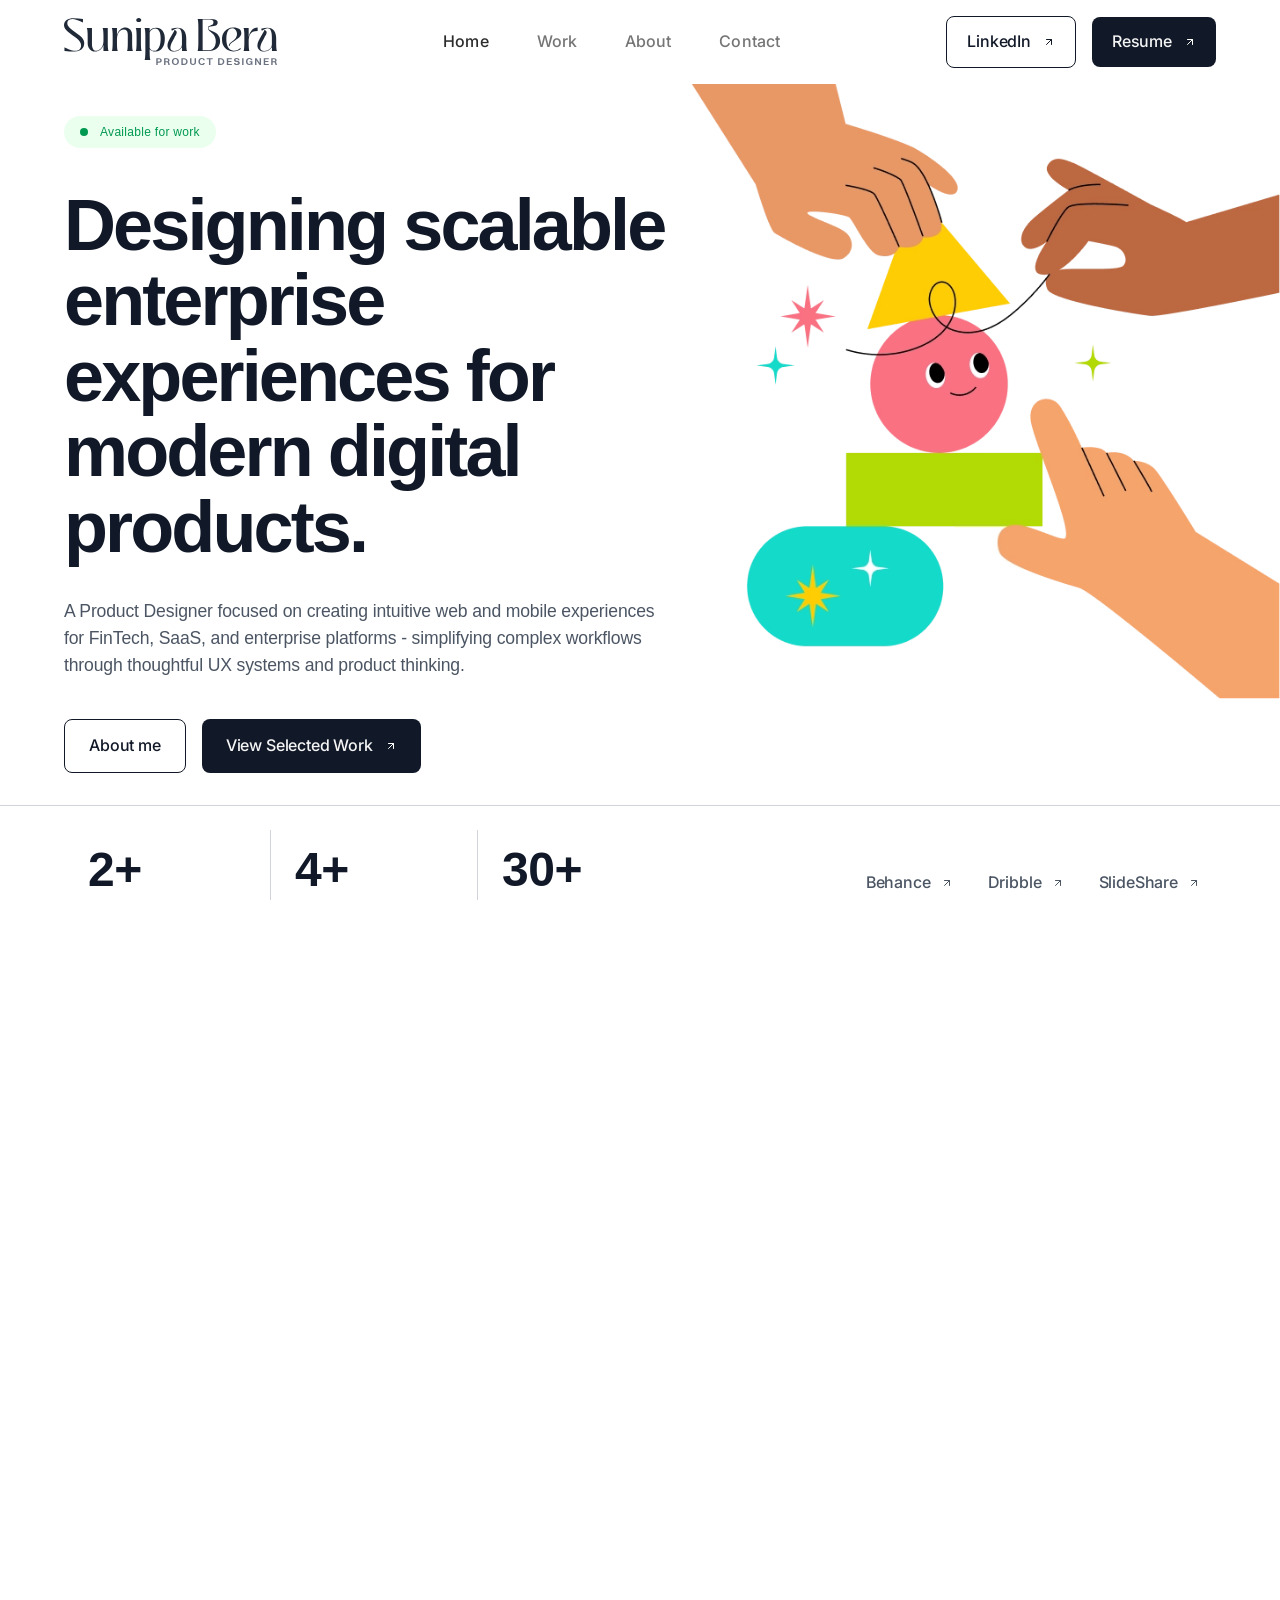
==== index.html @ 0f5957d7 "Initial commit" ====
<!doctype html>
<html lang="en">
  <head>
    <meta charset="UTF-8" />
    <meta name="viewport" content="width=device-width, initial-scale=1.0" />
    <meta name="theme-color" content="#ffffff" />

    <title>
      Sunipa Bera | Product Designer, UI UX Designer | FinTech, SaaS &
      Enterprise UX
    </title>

    <meta
      name="description"
      content="Sunipa Bera is a Product Designer and UI UX Designer specializing in FinTech, SaaS, Enterprise UX, Design Systems, Mobile Apps and Web Applications. Available for projects across Mumbai, Pune, Bangalore, Hyderabad, Delhi, Nashik and Pan India."
    />

    <meta
      name="keywords"
      content="Product Designer, UI UX Designer, UX Designer India, Product Designer India, UI Designer India, FinTech Designer, SaaS Designer, Enterprise UX Designer, Mobile App Designer, Dashboard Designer, Design Systems Designer, Product Designer Mumbai, UI UX Designer Mumbai, Product Designer Pune, UI UX Designer Pune, Product Designer Bangalore, UI UX Designer Bangalore, Product Designer Hyderabad, UI UX Designer Hyderabad, Product Designer Delhi, UI UX Designer Delhi, Product Designer Nashik, UI UX Designer Nashik"
    />

    <meta name="robots" content="index, follow, max-image-preview:large" />
    <meta name="author" content="Sunipa Bera" />

    <link rel="canonical" href="https://sunipabera.com/" />

    <!-- Geo -->
    <meta name="geo.region" content="IN" />
    <meta name="geo.placename" content="India" />
    <meta name="ICBM" content="20.5937,78.9629" />

    <!-- Open Graph -->
    <meta property="og:type" content="website" />
    <meta property="og:locale" content="en_IN" />
    <meta property="og:site_name" content="Sunipa Bera - Product Designer" />

    <meta
      property="og:title"
      content="Sunipa Bera | Product Designer & UI UX Designer"
    />

    <meta
      property="og:description"
      content="Product Designer specializing in FinTech, SaaS and Enterprise UX. Serving startups and businesses across Mumbai, Pune, Bangalore, Hyderabad, Delhi, Nashik and Pan India."
    />

    <meta property="og:url" content="https://sunipabera.com/" />
    <meta property="og:image" content="https://sunipabera.com/og-image.jpg" />
    <meta property="og:image:width" content="1200" />
    <meta property="og:image:height" content="630" />

    <!-- Twitter -->
    <meta name="twitter:card" content="summary_large_image" />

    <meta
      name="twitter:title"
      content="Sunipa Bera | Product Designer & UI UX Designer"
    />

    <meta
      name="twitter:description"
      content="FinTech, SaaS and Enterprise UX Designer serving Mumbai, Pune, Bangalore, Hyderabad, Delhi, Nashik and clients across India."
    />

    <meta name="twitter:image" content="https://sunipabera.com/og-image.jpg" />

    <!-- Structured Data -->
    <script type="application/ld+json">
      {
        "@context": "https://schema.org",
        "@type": "Person",
        "name": "Sunipa Bera",
        "url": "https://sunipabera.com",
        "jobTitle": "Product Designer",
        "description": "Product Designer specializing in FinTech, SaaS, Enterprise UX, Mobile Applications and Design Systems.",
        "knowsAbout": [
          "Product Design",
          "UI Design",
          "UX Design",
          "FinTech Design",
          "Enterprise UX",
          "SaaS Design",
          "Design Systems",
          "Mobile App Design",
          "Dashboard Design"
        ],
        "areaServed": [
          {
            "@type": "City",
            "name": "Mumbai"
          },
          {
            "@type": "City",
            "name": "Pune"
          },
          {
            "@type": "City",
            "name": "Bangalore"
          },
          {
            "@type": "City",
            "name": "Hyderabad"
          },
          {
            "@type": "City",
            "name": "Delhi"
          },
          {
            "@type": "City",
            "name": "Nashik"
          },
          {
            "@type": "Country",
            "name": "India"
          }
        ]
      }
    </script>
    <!-- Google tag (gtag.js) -->
    <script
      async
      src="https://www.googletagmanager.com/gtag/js?id=G-HERPLGFB6H"
    ></script>
    <script>
      window.dataLayer = window.dataLayer || [];
      function gtag() {
        dataLayer.push(arguments);
      }
      gtag("js", new Date());

      gtag("config", "G-HERPLGFB6H");
    </script>

    <link rel="preconnect" href="https://api.fontshare.com" crossorigin />
    <link rel="preconnect" href="https://fonts.googleapis.com" />
    <link rel="preconnect" href="https://fonts.gstatic.com" crossorigin />
    <style>
      html,
      body {
        height: 100%;
        margin: 0;
      }
      #root {
        height: 100%;
      }
    </style>
    <script type="module" crossorigin src="./assets/index-BM_m_1ye.js"></script>
    <link rel="modulepreload" crossorigin href="./assets/rolldown-runtime-Bh1tDfsg.js">
    <link rel="modulepreload" crossorigin href="./assets/vendor-icons-DxNvEFqe.js">
    <link rel="modulepreload" crossorigin href="./assets/vendor-react-AooK4cTO.js">
    <link rel="stylesheet" crossorigin href="./assets/index-DxAyqvjg.css">
  </head>
  <body>
    <div id="root"></div>
  </body>
</html>
---- assets/index-DxAyqvjg.css ----
@import "https://api.fontshare.com/v2/css?f[]=switzer@100,200,300,400,500,600,700,800,900&display=swap";@import "https://fonts.googleapis.com/css2?family=Inter:wght@400;500;600&family=Great+Vibes&display=swap";@layer components;@layer properties{@supports (((-webkit-hyphens:none)) and (not (margin-trim:inline))) or ((-moz-orient:inline) and (not (color:rgb(from red r g b)))){*,:before,:after{--tw-rotate-x:initial;--tw-rotate-y:initial;--tw-rotate-z:initial;--tw-skew-x:initial;--tw-skew-y:initial;--tw-divide-x-reverse:0;--tw-border-style:solid;--tw-leading:initial;--tw-font-weight:initial;--tw-tracking:initial;--tw-shadow:0 0 #0000;--tw-shadow-color:initial;--tw-shadow-alpha:100%;--tw-inset-shadow:0 0 #0000;--tw-inset-shadow-color:initial;--tw-inset-shadow-alpha:100%;--tw-ring-color:initial;--tw-ring-shadow:0 0 #0000;--tw-inset-ring-color:initial;--tw-inset-ring-shadow:0 0 #0000;--tw-ring-inset:initial;--tw-ring-offset-width:0px;--tw-ring-offset-color:#fff;--tw-ring-offset-shadow:0 0 #0000;--tw-blur:initial;--tw-brightness:initial;--tw-contrast:initial;--tw-grayscale:initial;--tw-hue-rotate:initial;--tw-invert:initial;--tw-opacity:initial;--tw-saturate:initial;--tw-sepia:initial;--tw-drop-shadow:initial;--tw-drop-shadow-color:initial;--tw-drop-shadow-alpha:100%;--tw-drop-shadow-size:initial;--tw-duration:initial;--tw-outline-style:solid;--tw-scale-x:1;--tw-scale-y:1;--tw-scale-z:1}::backdrop{--tw-rotate-x:initial;--tw-rotate-y:initial;--tw-rotate-z:initial;--tw-skew-x:initial;--tw-skew-y:initial;--tw-divide-x-reverse:0;--tw-border-style:solid;--tw-leading:initial;--tw-font-weight:initial;--tw-tracking:initial;--tw-shadow:0 0 #0000;--tw-shadow-color:initial;--tw-shadow-alpha:100%;--tw-inset-shadow:0 0 #0000;--tw-inset-shadow-color:initial;--tw-inset-shadow-alpha:100%;--tw-ring-color:initial;--tw-ring-shadow:0 0 #0000;--tw-inset-ring-color:initial;--tw-inset-ring-shadow:0 0 #0000;--tw-ring-inset:initial;--tw-ring-offset-width:0px;--tw-ring-offset-color:#fff;--tw-ring-offset-shadow:0 0 #0000;--tw-blur:initial;--tw-brightness:initial;--tw-contrast:initial;--tw-grayscale:initial;--tw-hue-rotate:initial;--tw-invert:initial;--tw-opacity:initial;--tw-saturate:initial;--tw-sepia:initial;--tw-drop-shadow:initial;--tw-drop-shadow-color:initial;--tw-drop-shadow-alpha:100%;--tw-drop-shadow-size:initial;--tw-duration:initial;--tw-outline-style:solid;--tw-scale-x:1;--tw-scale-y:1;--tw-scale-z:1}}}@layer base{:root{--font-switzer:"Switzer", sans-serif;--font-inter:"Inter", sans-serif;--font-script:"Great Vibes", cursive}body{font-family:var(--font-switzer)}*,:after,:before{box-sizing:border-box;border:0 solid;margin:0;padding:0}::backdrop{box-sizing:border-box;border:0 solid;margin:0;padding:0}::-webkit-file-upload-button{box-sizing:border-box;border:0 solid;margin:0;padding:0}::file-selector-button{box-sizing:border-box;border:0 solid;margin:0;padding:0}html,:host{-webkit-text-size-adjust:100%;-moz-tab-size:4;tab-size:4;line-height:1.5;font-family:var(--default-font-family,ui-sans-serif, system-ui, sans-serif, "Apple Color Emoji", "Segoe UI Emoji", "Segoe UI Symbol", "Noto Color Emoji");font-feature-settings:var(--default-font-feature-settings,normal);font-variation-settings:var(--default-font-variation-settings,normal);-webkit-tap-highlight-color:transparent}hr{height:0;color:inherit;border-top-width:1px}abbr:where([title]){-webkit-text-decoration:underline dotted;text-decoration:underline dotted}h1,h2,h3,h4,h5,h6{font-size:inherit;font-weight:inherit}a{color:inherit;-webkit-text-decoration:inherit;-webkit-text-decoration:inherit;-webkit-text-decoration:inherit;-webkit-text-decoration:inherit;text-decoration:inherit}b,strong{font-weight:bolder}code,kbd,samp,pre{font-family:var(--default-mono-font-family,ui-monospace, SFMono-Regular, Menlo, Monaco, Consolas, "Liberation Mono", "Courier New", monospace);font-feature-settings:var(--default-mono-font-feature-settings,normal);font-variation-settings:var(--default-mono-font-variation-settings,normal);font-size:1em}small{font-size:80%}sub,sup{vertical-align:baseline;font-size:75%;line-height:0;position:relative}sub{bottom:-.25em}sup{top:-.5em}table{text-indent:0;border-color:inherit;border-collapse:collapse}:-moz-focusring{outline:auto}progress{vertical-align:baseline}summary{display:list-item}ol,ul,menu{list-style:none}img,svg,video,canvas,audio,iframe,embed,object{vertical-align:middle;display:block}img,video{max-width:100%;height:auto}button,input,select,optgroup,textarea{font:inherit;font-feature-settings:inherit;font-variation-settings:inherit;letter-spacing:inherit;color:inherit;opacity:1;background-color:#0000;border-radius:0}::-webkit-file-upload-button{font:inherit;font-feature-settings:inherit;font-variation-settings:inherit;letter-spacing:inherit;color:inherit;opacity:1;background-color:#0000;border-radius:0}::file-selector-button{font:inherit;font-feature-settings:inherit;font-variation-settings:inherit;letter-spacing:inherit;color:inherit;opacity:1;background-color:#0000;border-radius:0}:where(select:-webkit-any([multiple],[size])) optgroup{font-weight:bolder}:where(select:is([multiple],[size])) optgroup{font-weight:bolder}:where(select:-webkit-any([multiple],[size])) optgroup option{padding-inline-start:20px}:where(select:is([multiple],[size])) optgroup option{padding-inline-start:20px}::-webkit-file-upload-button{margin-inline-end:4px}::file-selector-button{margin-inline-end:4px}::placeholder{opacity:1}@supports (not ((-webkit-appearance:-apple-pay-button))) or (contain-intrinsic-size:1px){::placeholder{color:currentColor}@supports (color:color-mix(in lab, red, red)){::placeholder{color:color-mix(in oklab, currentcolor 50%, transparent)}}}textarea{resize:vertical}::-webkit-search-decoration{-webkit-appearance:none}::-webkit-date-and-time-value{min-height:1lh;text-align:inherit}::-webkit-datetime-edit{display:inline-flex}::-webkit-datetime-edit-fields-wrapper{padding:0}::-webkit-datetime-edit{padding-block-start:0;padding-block-end:0}::-webkit-datetime-edit-year-field{padding-block-start:0;padding-block-end:0}::-webkit-datetime-edit-month-field{padding-block-start:0;padding-block-end:0}::-webkit-datetime-edit-day-field{padding-block-start:0;padding-block-end:0}::-webkit-datetime-edit-hour-field{padding-block-start:0;padding-block-end:0}::-webkit-datetime-edit-minute-field{padding-block-start:0;padding-block-end:0}::-webkit-datetime-edit-second-field{padding-block-start:0;padding-block-end:0}::-webkit-datetime-edit-millisecond-field{padding-block-start:0;padding-block-end:0}::-webkit-datetime-edit-meridiem-field{padding-block-start:0;padding-block-end:0}::-webkit-calendar-picker-indicator{line-height:1}:-moz-ui-invalid{box-shadow:none}button{-webkit-appearance:button;appearance:button}input:where([type=button],[type=reset],[type=submit]){-webkit-appearance:button;appearance:button}::-webkit-file-upload-button{-webkit-appearance:button;appearance:button}::file-selector-button{-webkit-appearance:button;appearance:button}::-webkit-inner-spin-button{height:auto}::-webkit-outer-spin-button{height:auto}[hidden]:where(:not([hidden=until-found])){display:none!important}*{border-color:var(--border)}html{font-size:var(--font-size);scroll-behavior:smooth;scroll-padding-top:96px;overflow-x:hidden}body{background-color:var(--background);color:var(--foreground);font-family:var(--font-switzer);font-size:var(--text-body);line-height:var(--leading-body);letter-spacing:-.01em;text-rendering:optimizelegibility;-webkit-font-smoothing:antialiased;overflow-x:hidden}p{text-wrap:pretty;overflow-wrap:anywhere;max-width:none;margin:0}h1,h2,h3,h4{letter-spacing:-.04em;font-family:var(--font-switzer)}h1{font-size:var(--text-h1);line-height:var(--leading-h1)}h2{font-size:var(--text-h2);line-height:var(--leading-h2)}h3{font-size:var(--text-h3);line-height:var(--leading-h3)}:focus{outline:none}:focus-visible{outline-offset:2px;outline:2px solid #111827}.sr-only{clip:rect(0, 0, 0, 0);white-space:nowrap;border-width:0;width:1px;height:1px;margin:-1px;padding:0;position:absolute;overflow:hidden}.sr-only:focus,.sr-only:active,.focus\:not-sr-only:focus{clip:auto;white-space:normal;width:auto;height:auto;margin:0;position:static;overflow:visible}}@layer theme{:root,:host{--font-mono:ui-monospace, SFMono-Regular, Menlo, Monaco, Consolas, "Liberation Mono", "Courier New", monospace;--color-gray-50:#f9fafb;--color-gray-100:#f3f4f6;--color-white:#fff;--spacing:.25rem;--text-sm:.875rem;--text-sm--line-height:calc(1.25 / .875);--font-weight-semibold:600;--radius-sm:.25rem;--radius-md:.375rem;--radius-lg:.5rem;--radius-2xl:1rem;--radius-3xl:1.5rem;--default-transition-duration:.15s;--default-transition-timing-function:cubic-bezier(.4, 0, .2, 1);--default-font-family:var(--font-switzer);--default-mono-font-family:var(--font-mono);--text-h1:clamp(1.75rem, 1.2rem + 1.6vw, 3.25rem);--text-h2:clamp(1.375rem, 1rem + 1.2vw, 2.5rem);--text-h3:clamp(1.125rem, 1rem + .6vw, 1.75rem);--text-body:clamp(.94rem, .92rem + .1vw, 1.125rem);--leading-h1:1.08;--leading-h2:1.12;--leading-h3:1.18;--leading-body:1.6}@supports (color:color(display-p3 0 0 0)){:root,:host{--color-gray-50:color(display-p3 .977213 .98084 .985102);--color-gray-100:color(display-p3 .953567 .956796 .964321)}}@supports (color:lab(0% 0 0)){:root,:host{--color-gray-50:lab(98.2596% -.247031 -.706708);--color-gray-100:lab(96.1596% -.082314 -1.13575)}}}@layer utilities{.pointer-events-none{pointer-events:none}.visible{visibility:visible}.sr-only{clip-path:inset(50%);white-space:nowrap;border-width:0;width:1px;height:1px;margin:-1px;padding:0;position:absolute;overflow:hidden}.absolute{position:absolute}.fixed{position:fixed}.relative{position:relative}.static{position:static}.sticky{position:sticky}.inset-0{top:0;bottom:0;left:0;right:0}.inset-\[-1px_0_0_0\]{top:-1px;bottom:0;left:0;right:0}.inset-\[5\.21\%\]{top:5.21%;bottom:5.21%;left:5.21%;right:5.21%}.inset-\[33\.1\%_25\.25\%\]{top:33.1%;bottom:33.1%;left:25.25%;right:25.25%}.inset-y-0{top:0;bottom:0}.-top-\[4px\]{top:-4px}.top-0{top:0}.top-\[33px\]{top:33px}.top-\[72px\]{top:72px}.top-\[88px\]{top:88px}.-right-\[4px\]{right:-4px}.right-0{right:0}.-left-\[3px\]{left:-3px}.-left-\[4px\]{left:-4px}.z-0{z-index:0}.z-10{z-index:10}.z-30{z-index:30}.z-50{z-index:50}.container{width:100%}@media (min-width:40rem){.container{max-width:40rem}}@media (min-width:48rem){.container{max-width:48rem}}@media (min-width:64rem){.container{max-width:64rem}}@media (min-width:80rem){.container{max-width:80rem}}@media (min-width:96rem){.container{max-width:96rem}}.mx-8{margin-inline:calc(var(--spacing) * 8)}.mx-auto{margin-inline-start:auto;margin-inline-end:auto}.my-4{margin-block:calc(var(--spacing) * 4)}.my-8{margin-block:calc(var(--spacing) * 8)}.-mt-3{margin-top:calc(var(--spacing) * -3)}.mt-3{margin-top:calc(var(--spacing) * 3)}.mt-4{margin-top:calc(var(--spacing) * 4)}.mt-\[-2px\]{margin-top:-2px}.mt-\[-4px\]{margin-top:-4px}.mt-auto{margin-top:auto}.mb-0{margin-bottom:0}.mb-1{margin-bottom:var(--spacing)}.mb-4{margin-bottom:calc(var(--spacing) * 4)}.mb-8{margin-bottom:calc(var(--spacing) * 8)}.mb-10{margin-bottom:calc(var(--spacing) * 10)}.mb-12{margin-bottom:calc(var(--spacing) * 12)}.ml-1{margin-left:var(--spacing)}.ml-2{margin-left:calc(var(--spacing) * 2)}.block{display:block}.contents{display:contents}.flex{display:flex}.grid{display:grid}.hidden{display:none}.inline{display:inline}.inline-flex{display:inline-flex}.table{display:table}.aspect-\[4\/3\]{aspect-ratio:4/3}.size-2{width:calc(var(--spacing) * 2);height:calc(var(--spacing) * 2)}.size-2\.5{width:calc(var(--spacing) * 2.5);height:calc(var(--spacing) * 2.5)}.size-6{width:calc(var(--spacing) * 6);height:calc(var(--spacing) * 6)}.size-\[24px\]{width:24px;height:24px}.size-full{width:100%;height:100%}.h-0{height:0}.h-4{height:calc(var(--spacing) * 4)}.h-6{height:calc(var(--spacing) * 6)}.h-9{height:calc(var(--spacing) * 9)}.h-10{height:calc(var(--spacing) * 10)}.h-auto{height:auto}.h-full{height:100%}.h-px{height:1px}.max-h-\[calc\(100vh-104px\)\]{max-height:calc(100vh - 104px)}.min-h-\[280px\]{min-height:280px}.min-h-screen{min-height:100vh}.w-0{width:0}.w-9{width:calc(var(--spacing) * 9)}.w-10{width:calc(var(--spacing) * 10)}.w-56{width:calc(var(--spacing) * 56)}.w-\[30\%\]{width:30%}.w-\[38\%\]{width:38%}.w-\[40\%\]{width:40%}.w-\[220px\]{width:220px}.w-auto{width:auto}.w-fit{width:-moz-fit-content;width:fit-content}.w-full{width:100%}.w-px{width:1px}.max-w-\[300px\]{max-width:300px}.max-w-\[420px\]{max-width:420px}.max-w-\[600px\]{max-width:600px}.max-w-\[680px\]{max-width:680px}.max-w-\[1760px\]{max-width:1760px}.max-w-full{max-width:100%}.max-w-none{max-width:none}.min-w-0{min-width:0}.min-w-\[104px\]{min-width:104px}.min-w-\[240px\]{min-width:240px}.min-w-\[600px\]{min-width:600px}.flex-1{flex:1}.flex-none{flex:none}.shrink-0{flex-shrink:0}.basis-full{flex-basis:100%}.transform{transform:var(--tw-rotate-x,) var(--tw-rotate-y,) var(--tw-rotate-z,) var(--tw-skew-x,) var(--tw-skew-y,)}.cursor-pointer{cursor:pointer}.resize{resize:both}.scrollbar-thin{scrollbar-width:thin}.grid-cols-1{grid-template-columns:repeat(1,minmax(0,1fr))}.grid-cols-2{grid-template-columns:repeat(2,minmax(0,1fr))}.grid-cols-3{grid-template-columns:repeat(3,minmax(0,1fr))}.grid-cols-\[1fr_auto_1fr\]{grid-template-columns:1fr auto 1fr}.flex-col{flex-direction:column}.flex-col-reverse{flex-direction:column-reverse}.flex-nowrap{flex-wrap:nowrap}.flex-wrap{flex-wrap:wrap}.items-center{align-items:center}.items-start{align-items:flex-start}.items-stretch{align-items:stretch}.justify-between{justify-content:space-between}.justify-center{justify-content:center}.justify-start{justify-content:flex-start}.gap-0{gap:0}.gap-1{gap:var(--spacing)}.gap-1\.5{gap:calc(var(--spacing) * 1.5)}.gap-2{gap:calc(var(--spacing) * 2)}.gap-3{gap:calc(var(--spacing) * 3)}.gap-4{gap:calc(var(--spacing) * 4)}.gap-6{gap:calc(var(--spacing) * 6)}.gap-8{gap:calc(var(--spacing) * 8)}.gap-10{gap:calc(var(--spacing) * 10)}.gap-12{gap:calc(var(--spacing) * 12)}.gap-14{gap:calc(var(--spacing) * 14)}.gap-16{gap:calc(var(--spacing) * 16)}.gap-20{gap:calc(var(--spacing) * 20)}.gap-\[8px\]{gap:8px}.gap-\[32px\]{gap:32px}.gap-\[48px\]{gap:48px}.gap-px{gap:1px}.gap-x-6{column-gap:calc(var(--spacing) * 6)}.gap-x-8{column-gap:calc(var(--spacing) * 8)}.gap-y-6{row-gap:calc(var(--spacing) * 6)}:where(.divide-x>:not(:last-child)){--tw-divide-x-reverse:0;border-inline-style:var(--tw-border-style);border-inline-start-width:calc(1px * var(--tw-divide-x-reverse));border-inline-end-width:calc(1px * calc(1 - var(--tw-divide-x-reverse)))}:where(.divide-\[\#d1d5db\]>:not(:last-child)){border-color:#d1d5db}.self-start{align-self:flex-start}.self-stretch{align-self:stretch}.truncate{text-overflow:ellipsis;white-space:nowrap;overflow:hidden}.overflow-hidden{overflow:hidden}.overflow-visible{overflow:visible}.overflow-x-auto{overflow-x:auto}.overflow-y-auto{overflow-y:auto}.scroll-smooth{scroll-behavior:smooth}.rounded{border-radius:.25rem}.rounded-2xl{border-radius:var(--radius-2xl)}.rounded-3xl{border-radius:var(--radius-3xl)}.rounded-\[8px\]{border-radius:8px}.rounded-full{border-radius:3.40282e38px}.rounded-lg{border-radius:var(--radius-lg)}.rounded-md{border-radius:var(--radius-md)}.rounded-none{border-radius:0}.rounded-sm{border-radius:var(--radius-sm)}.rounded-l-full{border-top-left-radius:3.40282e38px;border-bottom-left-radius:3.40282e38px}.rounded-l-lg{border-top-left-radius:var(--radius-lg);border-bottom-left-radius:var(--radius-lg)}.rounded-r-full{border-top-right-radius:3.40282e38px;border-bottom-right-radius:3.40282e38px}.rounded-r-lg{border-top-right-radius:var(--radius-lg);border-bottom-right-radius:var(--radius-lg)}.border{border-style:var(--tw-border-style);border-width:1px}.border-t{border-top-style:var(--tw-border-style);border-top-width:1px}.border-r{border-right-style:var(--tw-border-style);border-right-width:1px}.border-b{border-bottom-style:var(--tw-border-style);border-bottom-width:1px}.border-l{border-left-style:var(--tw-border-style);border-left-width:1px}.border-l-4{border-left-style:var(--tw-border-style);border-left-width:4px}.border-\[\#6b7280\]{border-color:#6b7280}.border-\[\#111827\]{border-color:#111827}.border-\[\#374151\]{border-color:#374151}.border-\[\#D1D5DB\]{border-color:#d1d5db}.border-\[\#E5E7EB\],.border-\[\#e5e7eb\]{border-color:#e5e7eb}.bg-\[\#9CA3AF\],.bg-\[\#9ca3af\]{background-color:#9ca3af}.bg-\[\#009951\]{background-color:#009951}.bg-\[\#111827\]{background-color:#111827}.bg-\[\#D1D5DB\]{background-color:#d1d5db}.bg-\[\#E5E7EB\]{background-color:#e5e7eb}.bg-\[\#dbf976\]{background-color:#dbf976}.bg-\[\#e5e7eb\]{background-color:#e5e7eb}.bg-\[\#ebffee\]{background-color:#ebffee}.bg-\[\#f3f4f6\]{background-color:#f3f4f6}.bg-\[\#f9fafb\]{background-color:#f9fafb}.bg-\[\#ffbbd0\]{background-color:#ffbbd0}.bg-\[rgba\(0\,0\,0\,0\.06\)\]{background-color:#0000000f}.bg-white{background-color:var(--color-white)}.bg-white\/95{background-color:#fffffff2}@supports (color:color-mix(in lab, red, red)){.bg-white\/95{background-color:color-mix(in oklab, var(--color-white) 95%, transparent)}}.object-contain{object-fit:contain}.object-right{object-position:right}.p-0{padding:0}.p-2{padding:calc(var(--spacing) * 2)}.p-6{padding:calc(var(--spacing) * 6)}.px-0{padding-inline-start:0;padding-inline-end:0}.px-1{padding-inline:var(--spacing)}.px-2{padding-inline:calc(var(--spacing) * 2)}.px-3{padding-inline:calc(var(--spacing) * 3)}.px-4{padding-inline:calc(var(--spacing) * 4)}.px-5{padding-inline:calc(var(--spacing) * 5)}.px-6{padding-inline:calc(var(--spacing) * 6)}.px-\[16px\]{padding-inline-start:16px;padding-inline-end:16px}.py-1{padding-block:var(--spacing)}.py-1\.5{padding-block:calc(var(--spacing) * 1.5)}.py-2{padding-block:calc(var(--spacing) * 2)}.py-3{padding-block:calc(var(--spacing) * 3)}.py-4{padding-block:calc(var(--spacing) * 4)}.py-6{padding-block:calc(var(--spacing) * 6)}.py-10{padding-block:calc(var(--spacing) * 10)}.py-12{padding-block:calc(var(--spacing) * 12)}.py-16{padding-block:calc(var(--spacing) * 16)}.py-\[8px\]{padding-block-start:8px;padding-block-end:8px}.pt-3{padding-top:calc(var(--spacing) * 3)}.pr-1{padding-right:var(--spacing)}.pr-2{padding-right:calc(var(--spacing) * 2)}.pr-4{padding-right:calc(var(--spacing) * 4)}.pr-6{padding-right:calc(var(--spacing) * 6)}.pb-1{padding-bottom:var(--spacing)}.pb-4{padding-bottom:calc(var(--spacing) * 4)}.pb-6{padding-bottom:calc(var(--spacing) * 6)}.pl-4{padding-left:calc(var(--spacing) * 4)}.pl-6{padding-left:calc(var(--spacing) * 6)}.pl-8{padding-left:calc(var(--spacing) * 8)}.text-center{text-align:center}.text-left{text-align:left}.text-right{text-align:right}.text-sm{font-size:var(--text-sm);line-height:var(--tw-leading,var(--text-sm--line-height))}.text-\[10px\]{font-size:10px}.text-\[14px\]{font-size:14px}.text-\[clamp\(0\.95rem\,1\.8vw\,1\.25rem\)\]{font-size:clamp(.95rem,1.8vw,1.25rem)}.text-\[clamp\(0\.95rem\,1\.8vw\,1\.125rem\)\]{font-size:clamp(.95rem,1.8vw,1.125rem)}.text-\[clamp\(0\.95rem\,2vw\,1\.1rem\)\]{font-size:clamp(.95rem,2vw,1.1rem)}.text-\[clamp\(1\.1rem\,2vw\,1\.5rem\)\]{font-size:clamp(1.1rem,2vw,1.5rem)}.text-\[clamp\(2\.2rem\,7vw\,4\.5rem\)\]{font-size:clamp(2.2rem,7vw,4.5rem)}.text-body{font-size:clamp(.94rem,.92rem + .1vw,1.125rem)}.text-body-lg{font-size:clamp(1rem,.95rem + .15vw,1.25rem)}.text-body-sm{font-size:clamp(.75rem,.72rem + .1vw,.95rem)}.text-button{font-size:clamp(.875rem,.85rem + .1vw,1rem)}.text-caption{font-size:.75rem}.text-display-xl{font-size:clamp(2.25rem,1.8rem + 1.8vw,4.5rem)}.text-h1{font-size:clamp(1.75rem,1.2rem + 1.6vw,3.25rem)}.text-h2{font-size:clamp(1.375rem,1rem + 1.2vw,2.5rem)}.text-h3{font-size:clamp(1.125rem,1rem + .6vw,1.75rem)}.leading-body-lg{--tw-leading:1.55;line-height:1.55}.leading-body-sm{--tw-leading:1.45;line-height:1.45}.leading-caption{--tw-leading:1.35;line-height:1.35}.leading-display{--tw-leading:1.05;line-height:1.05}.leading-h1{--tw-leading:1.08;line-height:1.08}.leading-h2{--tw-leading:1.12;line-height:1.12}.leading-h3{--tw-leading:1.18;line-height:1.18}.font-semibold{--tw-font-weight:var(--font-weight-semibold);font-weight:var(--font-weight-semibold)}.tracking-\[-0\.02em\]{--tw-tracking:-.02em;letter-spacing:-.02em}.tracking-\[-0\.04em\]{--tw-tracking:-.04em;letter-spacing:-.04em}.tracking-\[-0\.48px\]{--tw-tracking:-.48px;letter-spacing:-.48px}.tracking-\[-0\.96px\]{--tw-tracking:-.96px;letter-spacing:-.96px}.tracking-\[0\.3px\]{--tw-tracking:.3px;letter-spacing:.3px}.tracking-\[0\.08px\]{--tw-tracking:.08px;letter-spacing:.08px}.tracking-\[0\.24em\]{--tw-tracking:.24em;letter-spacing:.24em}.tracking-\[2px\]{--tw-tracking:2px;letter-spacing:2px}.break-all{word-break:break-all}.text-ellipsis{text-overflow:ellipsis}.whitespace-normal{white-space:normal}.whitespace-nowrap{white-space:nowrap}.text-\[\#1e1e1e\]{color:#1e1e1e}.text-\[\#1f2937\]{color:#1f2937}.text-\[\#2c2c2c\]{color:#2c2c2c}.text-\[\#4b5563\]{color:#4b5563}.text-\[\#6b7280\]{color:#6b7280}.text-\[\#9ca3af\]{color:#9ca3af}.text-\[\#009951\]{color:#009951}.text-\[\#111827\]{color:#111827}.text-\[\#374151\]{color:#374151}.text-\[\#757575\]{color:#757575}.text-\[\#f5f5f5\]{color:#f5f5f5}.text-\[\#f9fafb\]{color:#f9fafb}.text-foreground\/80{color:var(--foreground)}@supports (color:color-mix(in lab, red, red)){.text-foreground\/80{color:color-mix(in oklab, var(--foreground) 80%, transparent)}}.text-white{color:var(--color-white)}.uppercase{text-transform:uppercase}.italic{font-style:italic}.shadow-sm{--tw-shadow:0 1px 3px 0 var(--tw-shadow-color,#0000001a), 0 1px 2px -1px var(--tw-shadow-color,#0000001a);box-shadow:var(--tw-inset-shadow), var(--tw-inset-ring-shadow), var(--tw-ring-offset-shadow), var(--tw-ring-shadow), var(--tw-shadow)}.filter{filter:var(--tw-blur,) var(--tw-brightness,) var(--tw-contrast,) var(--tw-grayscale,) var(--tw-hue-rotate,) var(--tw-invert,) var(--tw-saturate,) var(--tw-sepia,) var(--tw-drop-shadow,)}.transition-all{transition-property:all;transition-timing-function:var(--tw-ease,var(--default-transition-timing-function));transition-duration:var(--tw-duration,var(--default-transition-duration))}.transition-colors{transition-property:color,background-color,border-color,outline-color,text-decoration-color,fill,stroke,--tw-gradient-from,--tw-gradient-via,--tw-gradient-to;transition-timing-function:var(--tw-ease,var(--default-transition-timing-function));transition-duration:var(--tw-duration,var(--default-transition-duration))}.transition-opacity{transition-property:opacity;transition-timing-function:var(--tw-ease,var(--default-transition-timing-function));transition-duration:var(--tw-duration,var(--default-transition-duration))}.transition-shadow{transition-property:box-shadow;transition-timing-function:var(--tw-ease,var(--default-transition-timing-function));transition-duration:var(--tw-duration,var(--default-transition-duration))}.transition-transform{transition-property:transform,translate,scale,rotate;transition-timing-function:var(--tw-ease,var(--default-transition-timing-function));transition-duration:var(--tw-duration,var(--default-transition-duration))}.duration-300{--tw-duration:.3s;transition-duration:.3s}.duration-500{--tw-duration:.5s;transition-duration:.5s}@media (hover:hover){.group-hover\:scale-\[1\.02\]:is(:where(.group):hover *){scale:1.02}.hover\:bg-\[\#374151\]:hover{background-color:#374151}.hover\:bg-\[\#F3F4F6\]:hover,.hover\:bg-\[\#f3f4f6\]:hover{background-color:#f3f4f6}.hover\:bg-gray-50:hover{background-color:var(--color-gray-50)}.hover\:bg-gray-100:hover{background-color:var(--color-gray-100)}.hover\:text-\[\#2c2c2c\]:hover{color:#2c2c2c}.hover\:text-\[\#6B7280\]:hover{color:#6b7280}.hover\:opacity-95:hover{opacity:.95}}.focus\:not-sr-only:focus{clip-path:none;white-space:normal;width:auto;height:auto;margin:0;padding:0;position:static;overflow:visible}.focus\:absolute:focus{position:absolute}.focus\:z-\[100\]:focus{z-index:100}.focus\:bg-white:focus{background-color:var(--color-white)}.focus\:p-4:focus{padding:calc(var(--spacing) * 4)}.focus-visible\:outline-2:focus-visible{outline-style:var(--tw-outline-style);outline-width:2px}.focus-visible\:outline-offset-2:focus-visible{outline-offset:2px}.focus-visible\:outline-\[\#111827\]:focus-visible{outline-color:#111827}.focus-visible\:outline-white:focus-visible{outline-color:var(--color-white)}@media (min-width:40rem){.sm\:mb-10{margin-bottom:calc(var(--spacing) * 10)}.sm\:h-8{height:calc(var(--spacing) * 8)}.sm\:h-12{height:calc(var(--spacing) * 12)}.sm\:w-12{width:calc(var(--spacing) * 12)}.sm\:w-auto{width:auto}.sm\:w-fit{width:-moz-fit-content;width:fit-content}.sm\:min-w-\[112px\]{min-width:112px}.sm\:basis-\[calc\(50\%-0\.75rem\)\]{flex-basis:calc(50% - .75rem)}.sm\:grid-cols-2{grid-template-columns:repeat(2,minmax(0,1fr))}.sm\:flex-row{flex-direction:row}.sm\:items-center{align-items:center}.sm\:gap-3{gap:calc(var(--spacing) * 3)}.sm\:gap-4{gap:calc(var(--spacing) * 4)}.sm\:rounded-l-none{border-top-left-radius:0;border-bottom-left-radius:0}.sm\:rounded-r-none{border-top-right-radius:0;border-bottom-right-radius:0}.sm\:px-4{padding-inline:calc(var(--spacing) * 4)}.sm\:px-5{padding-inline:calc(var(--spacing) * 5)}.sm\:px-6{padding-inline:calc(var(--spacing) * 6)}.sm\:py-2{padding-block:calc(var(--spacing) * 2)}.sm\:py-4{padding-block:calc(var(--spacing) * 4)}.sm\:py-5{padding-block:calc(var(--spacing) * 5)}.sm\:text-\[16px\]{font-size:16px}.sm\:whitespace-nowrap{white-space:nowrap}}@media (min-width:48rem){.md\:top-\[82\.4px\]{top:82.4px}.md\:mb-14{margin-bottom:calc(var(--spacing) * 14)}.md\:block{display:block}.md\:flex{display:flex}.md\:hidden{display:none}.md\:h-10{height:calc(var(--spacing) * 10)}.md\:max-w-\[620px\]{max-width:620px}.md\:max-w-\[680px\]{max-width:680px}.md\:grid-cols-2{grid-template-columns:repeat(2,minmax(0,1fr))}.md\:flex-row{flex-direction:row}.md\:items-center{align-items:center}.md\:gap-4{gap:calc(var(--spacing) * 4)}.md\:gap-5{gap:calc(var(--spacing) * 5)}.md\:gap-8{gap:calc(var(--spacing) * 8)}.md\:gap-10{gap:calc(var(--spacing) * 10)}.md\:gap-12{gap:calc(var(--spacing) * 12)}.md\:gap-16{gap:calc(var(--spacing) * 16)}.md\:gap-20{gap:calc(var(--spacing) * 20)}.md\:self-center{align-self:center}.md\:px-6{padding-inline:calc(var(--spacing) * 6)}.md\:px-16{padding-inline:calc(var(--spacing) * 16)}.md\:py-6{padding-block:calc(var(--spacing) * 6)}.md\:py-16{padding-block:calc(var(--spacing) * 16)}.md\:py-24{padding-block:calc(var(--spacing) * 24)}.md\:pr-\[14rem\]{padding-right:14rem}}@media (min-width:64rem){.lg\:mb-12{margin-bottom:calc(var(--spacing) * 12)}.lg\:mb-16{margin-bottom:calc(var(--spacing) * 16)}.lg\:block{display:block}.lg\:flex{display:flex}.lg\:hidden{display:none}.lg\:aspect-auto{aspect-ratio:auto}.lg\:h-12{height:calc(var(--spacing) * 12)}.lg\:h-14{height:calc(var(--spacing) * 14)}.lg\:h-auto{height:auto}.lg\:w-14{width:calc(var(--spacing) * 14)}.lg\:w-\[48\%\]{width:48%}.lg\:w-auto{width:auto}.lg\:max-w-\[560px\]{max-width:560px}.lg\:max-w-\[700px\]{max-width:700px}.lg\:max-w-none{max-width:none}.lg\:flex-1{flex:1}.lg\:grid-cols-2{grid-template-columns:repeat(2,minmax(0,1fr))}.lg\:grid-cols-4{grid-template-columns:repeat(4,minmax(0,1fr))}.lg\:flex-row{flex-direction:row}.lg\:flex-row-reverse{flex-direction:row-reverse}.lg\:flex-nowrap{flex-wrap:nowrap}.lg\:items-center{align-items:center}.lg\:items-end{align-items:flex-end}.lg\:items-start{align-items:flex-start}.lg\:items-stretch{align-items:stretch}.lg\:justify-between{justify-content:space-between}.lg\:justify-start{justify-content:flex-start}.lg\:gap-4{gap:calc(var(--spacing) * 4)}.lg\:gap-6{gap:calc(var(--spacing) * 6)}.lg\:gap-8{gap:calc(var(--spacing) * 8)}.lg\:gap-10{gap:calc(var(--spacing) * 10)}.lg\:gap-12{gap:calc(var(--spacing) * 12)}.lg\:gap-16{gap:calc(var(--spacing) * 16)}.lg\:gap-28{gap:calc(var(--spacing) * 28)}.lg\:gap-\[120px\]{gap:120px}.lg\:self-stretch{align-self:stretch}.lg\:px-6{padding-inline:calc(var(--spacing) * 6)}.lg\:px-16{padding-inline:calc(var(--spacing) * 16)}.lg\:py-8{padding-block:calc(var(--spacing) * 8)}.lg\:py-12{padding-block:calc(var(--spacing) * 12)}.lg\:py-\[120px\]{padding-block-start:120px;padding-block-end:120px}.lg\:pr-2{padding-right:calc(var(--spacing) * 2)}.lg\:pr-\[30rem\]{padding-right:30rem}.lg\:text-left{text-align:left}.lg\:text-right{text-align:right}.lg\:break-normal{overflow-wrap:normal;word-break:normal}.lg\:whitespace-nowrap{white-space:nowrap}.lg\:opacity-75{opacity:.75}.lg\:grayscale{--tw-grayscale:grayscale(100%);filter:var(--tw-blur,) var(--tw-brightness,) var(--tw-contrast,) var(--tw-grayscale,) var(--tw-hue-rotate,) var(--tw-invert,) var(--tw-saturate,) var(--tw-sepia,) var(--tw-drop-shadow,)}@media (hover:hover){.lg\:hover\:scale-105:hover{--tw-scale-x:105%;--tw-scale-y:105%;--tw-scale-z:105%;scale:var(--tw-scale-x) var(--tw-scale-y)}.lg\:hover\:opacity-100:hover{opacity:1}.lg\:hover\:grayscale-0:hover{--tw-grayscale:grayscale(0%);filter:var(--tw-blur,) var(--tw-brightness,) var(--tw-contrast,) var(--tw-grayscale,) var(--tw-hue-rotate,) var(--tw-invert,) var(--tw-saturate,) var(--tw-sepia,) var(--tw-drop-shadow,)}}}@media (min-width:80rem){.xl\:block{display:block}.xl\:flex{display:flex}.xl\:grid{display:grid}.xl\:hidden{display:none}.xl\:w-\[52\%\]{width:52%}.xl\:w-\[240px\]{width:240px}.xl\:max-w-\[620px\]{max-width:620px}.xl\:grid-cols-5{grid-template-columns:repeat(5,minmax(0,1fr))}.xl\:gap-14{gap:calc(var(--spacing) * 14)}.xl\:gap-x-8{column-gap:calc(var(--spacing) * 8)}.xl\:self-end{align-self:flex-end}.xl\:pr-\[36rem\]{padding-right:36rem}}@media (min-width:96rem){.\32 xl\:gap-16{gap:calc(var(--spacing) * 16)}}}:root{--font-size:16px;--background:#fff;--foreground:#111827;--border:#e5e7eb}img{width:auto;max-width:100%;height:auto;display:block}.scrollbar-hide{scrollbar-gutter:stable;scrollbar-width:none;-ms-overflow-style:none}.scrollbar-hide::-webkit-scrollbar{display:none}.scrollbar-thin{scrollbar-gutter:stable;scrollbar-width:thin;scrollbar-color:#d1d5db transparent}.scrollbar-thin::-webkit-scrollbar{height:6px}.scrollbar-thin::-webkit-scrollbar-track{background:0 0}.scrollbar-thin::-webkit-scrollbar-thumb{background:#d1d5db;border-radius:9999px}@property --tw-rotate-x{syntax:"*";inherits:false}@property --tw-rotate-y{syntax:"*";inherits:false}@property --tw-rotate-z{syntax:"*";inherits:false}@property --tw-skew-x{syntax:"*";inherits:false}@property --tw-skew-y{syntax:"*";inherits:false}@property --tw-divide-x-reverse{syntax:"*";inherits:false;initial-value:0}@property --tw-border-style{syntax:"*";inherits:false;initial-value:solid}@property --tw-leading{syntax:"*";inherits:false}@property --tw-font-weight{syntax:"*";inherits:false}@property --tw-tracking{syntax:"*";inherits:false}@property --tw-shadow{syntax:"*";inherits:false;initial-value:0 0 #0000}@property --tw-shadow-color{syntax:"*";inherits:false}@property --tw-shadow-alpha{syntax:"<percentage>";inherits:false;initial-value:100%}@property --tw-inset-shadow{syntax:"*";inherits:false;initial-value:0 0 #0000}@property --tw-inset-shadow-color{syntax:"*";inherits:false}@property --tw-inset-shadow-alpha{syntax:"<percentage>";inherits:false;initial-value:100%}@property --tw-ring-color{syntax:"*";inherits:false}@property --tw-ring-shadow{syntax:"*";inherits:false;initial-value:0 0 #0000}@property --tw-inset-ring-color{syntax:"*";inherits:false}@property --tw-inset-ring-shadow{syntax:"*";inherits:false;initial-value:0 0 #0000}@property --tw-ring-inset{syntax:"*";inherits:false}@property --tw-ring-offset-width{syntax:"<length>";inherits:false;initial-value:0}@property --tw-ring-offset-color{syntax:"*";inherits:false;initial-value:#fff}@property --tw-ring-offset-shadow{syntax:"*";inherits:false;initial-value:0 0 #0000}@property --tw-blur{syntax:"*";inherits:false}@property --tw-brightness{syntax:"*";inherits:false}@property --tw-contrast{syntax:"*";inherits:false}@property --tw-grayscale{syntax:"*";inherits:false}@property --tw-hue-rotate{syntax:"*";inherits:false}@property --tw-invert{syntax:"*";inherits:false}@property --tw-opacity{syntax:"*";inherits:false}@property --tw-saturate{syntax:"*";inherits:false}@property --tw-sepia{syntax:"*";inherits:false}@property --tw-drop-shadow{syntax:"*";inherits:false}@property --tw-drop-shadow-color{syntax:"*";inherits:false}@property --tw-drop-shadow-alpha{syntax:"<percentage>";inherits:false;initial-value:100%}@property --tw-drop-shadow-size{syntax:"*";inherits:false}@property --tw-duration{syntax:"*";inherits:false}@property --tw-outline-style{syntax:"*";inherits:false;initial-value:solid}@property --tw-scale-x{syntax:"*";inherits:false;initial-value:1}@property --tw-scale-y{syntax:"*";inherits:false;initial-value:1}@property --tw-scale-z{syntax:"*";inherits:false;initial-value:1}
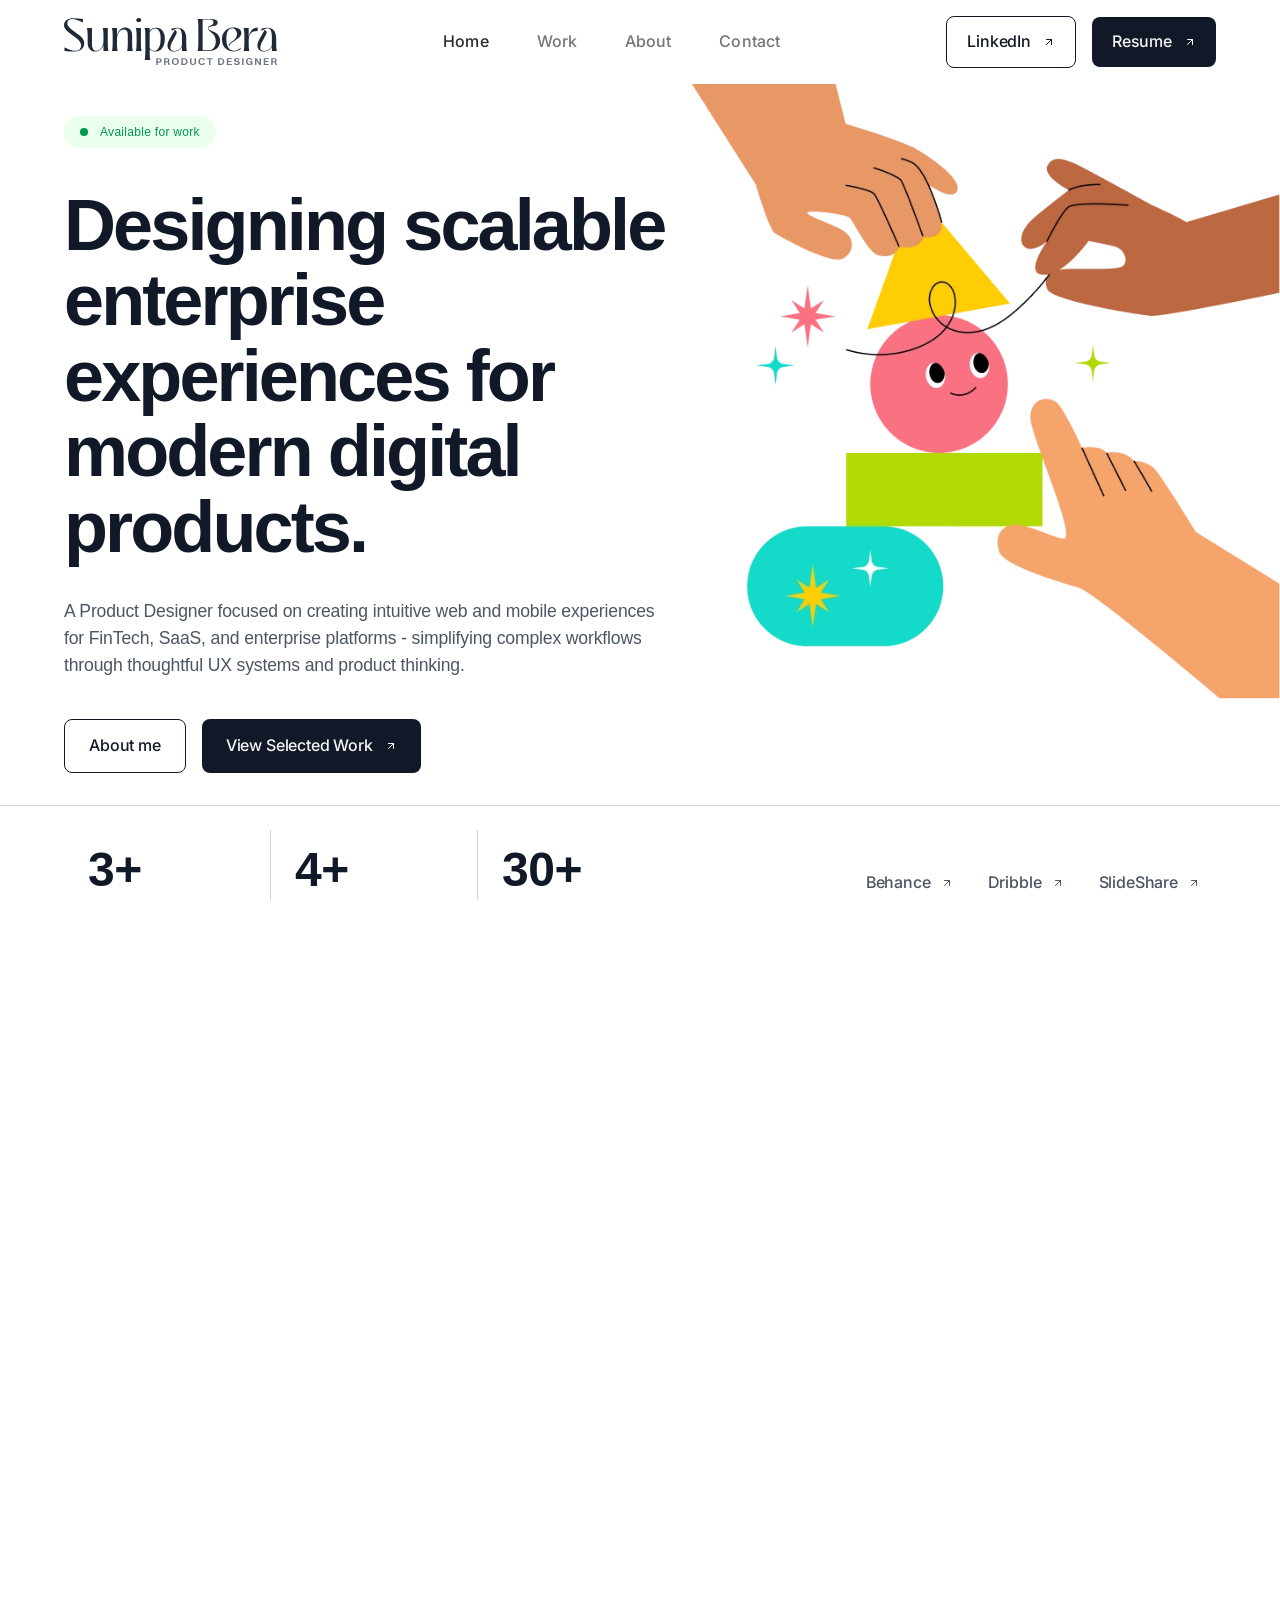
==== commit 3cd71c91: "Update portfolio" ====
--- a/index.html
+++ b/index.html
@@ -1,140 +1,140 @@
-<!doctype html>
-<html lang="en">
-  <head>
-    <meta charset="UTF-8" />
-    <meta name="viewport" content="width=device-width, initial-scale=1.0" />
-    <meta name="theme-color" content="#ffffff" />
-
-    <title>
-      Sunipa Bera | Product Designer, UI UX Designer | FinTech, SaaS &
-      Enterprise UX
-    </title>
-
-    <meta
-      name="description"
-      content="Sunipa Bera is a Product Designer and UI UX Designer specializing in FinTech, SaaS, Enterprise UX, Design Systems, Mobile Apps and Web Applications. Available for projects across Mumbai, Pune, Bangalore, Hyderabad, Delhi, Nashik and Pan India."
-    />
-
-    <meta
-      name="keywords"
-      content="Product Designer, UI UX Designer, UX Designer India, Product Designer India, UI Designer India, FinTech Designer, SaaS Designer, Enterprise UX Designer, Mobile App Designer, Dashboard Designer, Design Systems Designer, Product Designer Mumbai, UI UX Designer Mumbai, Product Designer Pune, UI UX Designer Pune, Product Designer Bangalore, UI UX Designer Bangalore, Product Designer Hyderabad, UI UX Designer Hyderabad, Product Designer Delhi, UI UX Designer Delhi, Product Designer Nashik, UI UX Designer Nashik"
-    />
-
-    <meta name="robots" content="index, follow, max-image-preview:large" />
-    <meta name="author" content="Sunipa Bera" />
-
-    <link rel="canonical" href="https://sunipabera.com/" />
-
-    <!-- Geo -->
-    <meta name="geo.region" content="IN" />
-    <meta name="geo.placename" content="India" />
-    <meta name="ICBM" content="20.5937,78.9629" />
-
-    <!-- Open Graph -->
-    <meta property="og:type" content="website" />
-    <meta property="og:locale" content="en_IN" />
-    <meta property="og:site_name" content="Sunipa Bera - Product Designer" />
-
-    <meta
-      property="og:title"
-      content="Sunipa Bera | Product Designer & UI UX Designer"
-    />
-
-    <meta
-      property="og:description"
-      content="Product Designer specializing in FinTech, SaaS and Enterprise UX. Serving startups and businesses across Mumbai, Pune, Bangalore, Hyderabad, Delhi, Nashik and Pan India."
-    />
-
-    <meta property="og:url" content="https://sunipabera.com/" />
-    <meta property="og:image" content="https://sunipabera.com/og-image.jpg" />
-    <meta property="og:image:width" content="1200" />
-    <meta property="og:image:height" content="630" />
-
-    <!-- Twitter -->
-    <meta name="twitter:card" content="summary_large_image" />
-
-    <meta
-      name="twitter:title"
-      content="Sunipa Bera | Product Designer & UI UX Designer"
-    />
-
-    <meta
-      name="twitter:description"
-      content="FinTech, SaaS and Enterprise UX Designer serving Mumbai, Pune, Bangalore, Hyderabad, Delhi, Nashik and clients across India."
-    />
-
-    <meta name="twitter:image" content="https://sunipabera.com/og-image.jpg" />
-
-    <!-- Structured Data -->
-    <script type="application/ld+json">
-      {
-        "@context": "https://schema.org",
-        "@type": "Person",
-        "name": "Sunipa Bera",
-        "url": "https://sunipabera.com",
-        "jobTitle": "Product Designer",
-        "description": "Product Designer specializing in FinTech, SaaS, Enterprise UX, Mobile Applications and Design Systems.",
-        "knowsAbout": [
-          "Product Design",
-          "UI Design",
-          "UX Design",
-          "FinTech Design",
-          "Enterprise UX",
-          "SaaS Design",
-          "Design Systems",
-          "Mobile App Design",
-          "Dashboard Design"
-        ],
-        "areaServed": [
-          {
-            "@type": "City",
-            "name": "Mumbai"
-          },
-          {
-            "@type": "City",
-            "name": "Pune"
-          },
-          {
-            "@type": "City",
-            "name": "Bangalore"
-          },
-          {
-            "@type": "City",
-            "name": "Hyderabad"
-          },
-          {
-            "@type": "City",
-            "name": "Delhi"
-          },
-          {
-            "@type": "City",
-            "name": "Nashik"
-          },
-          {
-            "@type": "Country",
-            "name": "India"
-          }
-        ]
-      }
-    </script>
-    <!-- Google tag (gtag.js) -->
-    <script
-      async
-      src="https://www.googletagmanager.com/gtag/js?id=G-HERPLGFB6H"
-    ></script>
-    <script>
-      window.dataLayer = window.dataLayer || [];
-      function gtag() {
-        dataLayer.push(arguments);
-      }
-      gtag("js", new Date());
-
-      gtag("config", "G-HERPLGFB6H");
-    </script>
-
-    <link rel="preconnect" href="https://api.fontshare.com" crossorigin />
-    <link rel="preconnect" href="https://fonts.googleapis.com" />
-    <link rel="preconnect" href="https://fonts.gstatic.com" crossorigin />
+<!doctype html>
+<html lang="en">
+  <head>
+    <meta charset="UTF-8" />
+    <meta name="viewport" content="width=device-width, initial-scale=1.0" />
+    <meta name="theme-color" content="#ffffff" />
+
+    <title>
+      Sunipa Bera | Product Designer, UI UX Designer | FinTech, SaaS &
+      Enterprise UX
+    </title>
+
+    <meta
+      name="description"
+      content="Sunipa Bera is a Product Designer and UI UX Designer specializing in FinTech, SaaS, Enterprise UX, Design Systems, Mobile Apps and Web Applications. Available for projects across Mumbai, Pune, Bangalore, Hyderabad, Delhi, Nashik and Pan India."
+    />
+
+    <meta
+      name="keywords"
+      content="Product Designer, UI UX Designer, UX Designer India, Product Designer India, UI Designer India, FinTech Designer, SaaS Designer, Enterprise UX Designer, Mobile App Designer, Dashboard Designer, Design Systems Designer, Product Designer Mumbai, UI UX Designer Mumbai, Product Designer Pune, UI UX Designer Pune, Product Designer Bangalore, UI UX Designer Bangalore, Product Designer Hyderabad, UI UX Designer Hyderabad, Product Designer Delhi, UI UX Designer Delhi, Product Designer Nashik, UI UX Designer Nashik"
+    />
+
+    <meta name="robots" content="index, follow, max-image-preview:large" />
+    <meta name="author" content="Sunipa Bera" />
+
+    <link rel="canonical" href="https://sunipabera.com/" />
+
+    <!-- Geo -->
+    <meta name="geo.region" content="IN" />
+    <meta name="geo.placename" content="India" />
+    <meta name="ICBM" content="20.5937,78.9629" />
+
+    <!-- Open Graph -->
+    <meta property="og:type" content="website" />
+    <meta property="og:locale" content="en_IN" />
+    <meta property="og:site_name" content="Sunipa Bera - Product Designer" />
+
+    <meta
+      property="og:title"
+      content="Sunipa Bera | Product Designer & UI UX Designer"
+    />
+
+    <meta
+      property="og:description"
+      content="Product Designer specializing in FinTech, SaaS and Enterprise UX. Serving startups and businesses across Mumbai, Pune, Bangalore, Hyderabad, Delhi, Nashik and Pan India."
+    />
+
+    <meta property="og:url" content="https://sunipabera.com/" />
+    <meta property="og:image" content="https://sunipabera.com/og-image.jpg" />
+    <meta property="og:image:width" content="1200" />
+    <meta property="og:image:height" content="630" />
+
+    <!-- Twitter -->
+    <meta name="twitter:card" content="summary_large_image" />
+
+    <meta
+      name="twitter:title"
+      content="Sunipa Bera | Product Designer & UI UX Designer"
+    />
+
+    <meta
+      name="twitter:description"
+      content="FinTech, SaaS and Enterprise UX Designer serving Mumbai, Pune, Bangalore, Hyderabad, Delhi, Nashik and clients across India."
+    />
+
+    <meta name="twitter:image" content="https://sunipabera.com/og-image.jpg" />
+
+    <!-- Structured Data -->
+    <script type="application/ld+json">
+      {
+        "@context": "https://schema.org",
+        "@type": "Person",
+        "name": "Sunipa Bera",
+        "url": "https://sunipabera.com",
+        "jobTitle": "Product Designer",
+        "description": "Product Designer specializing in FinTech, SaaS, Enterprise UX, Mobile Applications and Design Systems.",
+        "knowsAbout": [
+          "Product Design",
+          "UI Design",
+          "UX Design",
+          "FinTech Design",
+          "Enterprise UX",
+          "SaaS Design",
+          "Design Systems",
+          "Mobile App Design",
+          "Dashboard Design"
+        ],
+        "areaServed": [
+          {
+            "@type": "City",
+            "name": "Mumbai"
+          },
+          {
+            "@type": "City",
+            "name": "Pune"
+          },
+          {
+            "@type": "City",
+            "name": "Bangalore"
+          },
+          {
+            "@type": "City",
+            "name": "Hyderabad"
+          },
+          {
+            "@type": "City",
+            "name": "Delhi"
+          },
+          {
+            "@type": "City",
+            "name": "Nashik"
+          },
+          {
+            "@type": "Country",
+            "name": "India"
+          }
+        ]
+      }
+    </script>
+    <!-- Google tag (gtag.js) -->
+    <script
+      async
+      src="https://www.googletagmanager.com/gtag/js?id=G-HERPLGFB6H"
+    ></script>
+    <script>
+      window.dataLayer = window.dataLayer || [];
+      function gtag() {
+        dataLayer.push(arguments);
+      }
+      gtag("js", new Date());
+
+      gtag("config", "G-HERPLGFB6H");
+    </script>
+
+    <link rel="preconnect" href="https://api.fontshare.com" crossorigin />
+    <link rel="preconnect" href="https://fonts.googleapis.com" />
+    <link rel="preconnect" href="https://fonts.gstatic.com" crossorigin />
     <style>
       html,
       body {
@@ -144,14 +144,15 @@
       #root {
         height: 100%;
       }
-    </style>
-    <script type="module" crossorigin src="./assets/index-BM_m_1ye.js"></script>
+    </style>
+    <script type="module" crossorigin src="./assets/index-CMenziHt.js"></script>
     <link rel="modulepreload" crossorigin href="./assets/rolldown-runtime-Bh1tDfsg.js">
     <link rel="modulepreload" crossorigin href="./assets/vendor-icons-DxNvEFqe.js">
     <link rel="modulepreload" crossorigin href="./assets/vendor-react-AooK4cTO.js">
     <link rel="stylesheet" crossorigin href="./assets/index-DxAyqvjg.css">
-  </head>
-  <body>
-    <div id="root"></div>
-  </body>
-</html>
+  </head>
+  <body>
+    <div id="root"></div>+
+  </body>
+</html>
